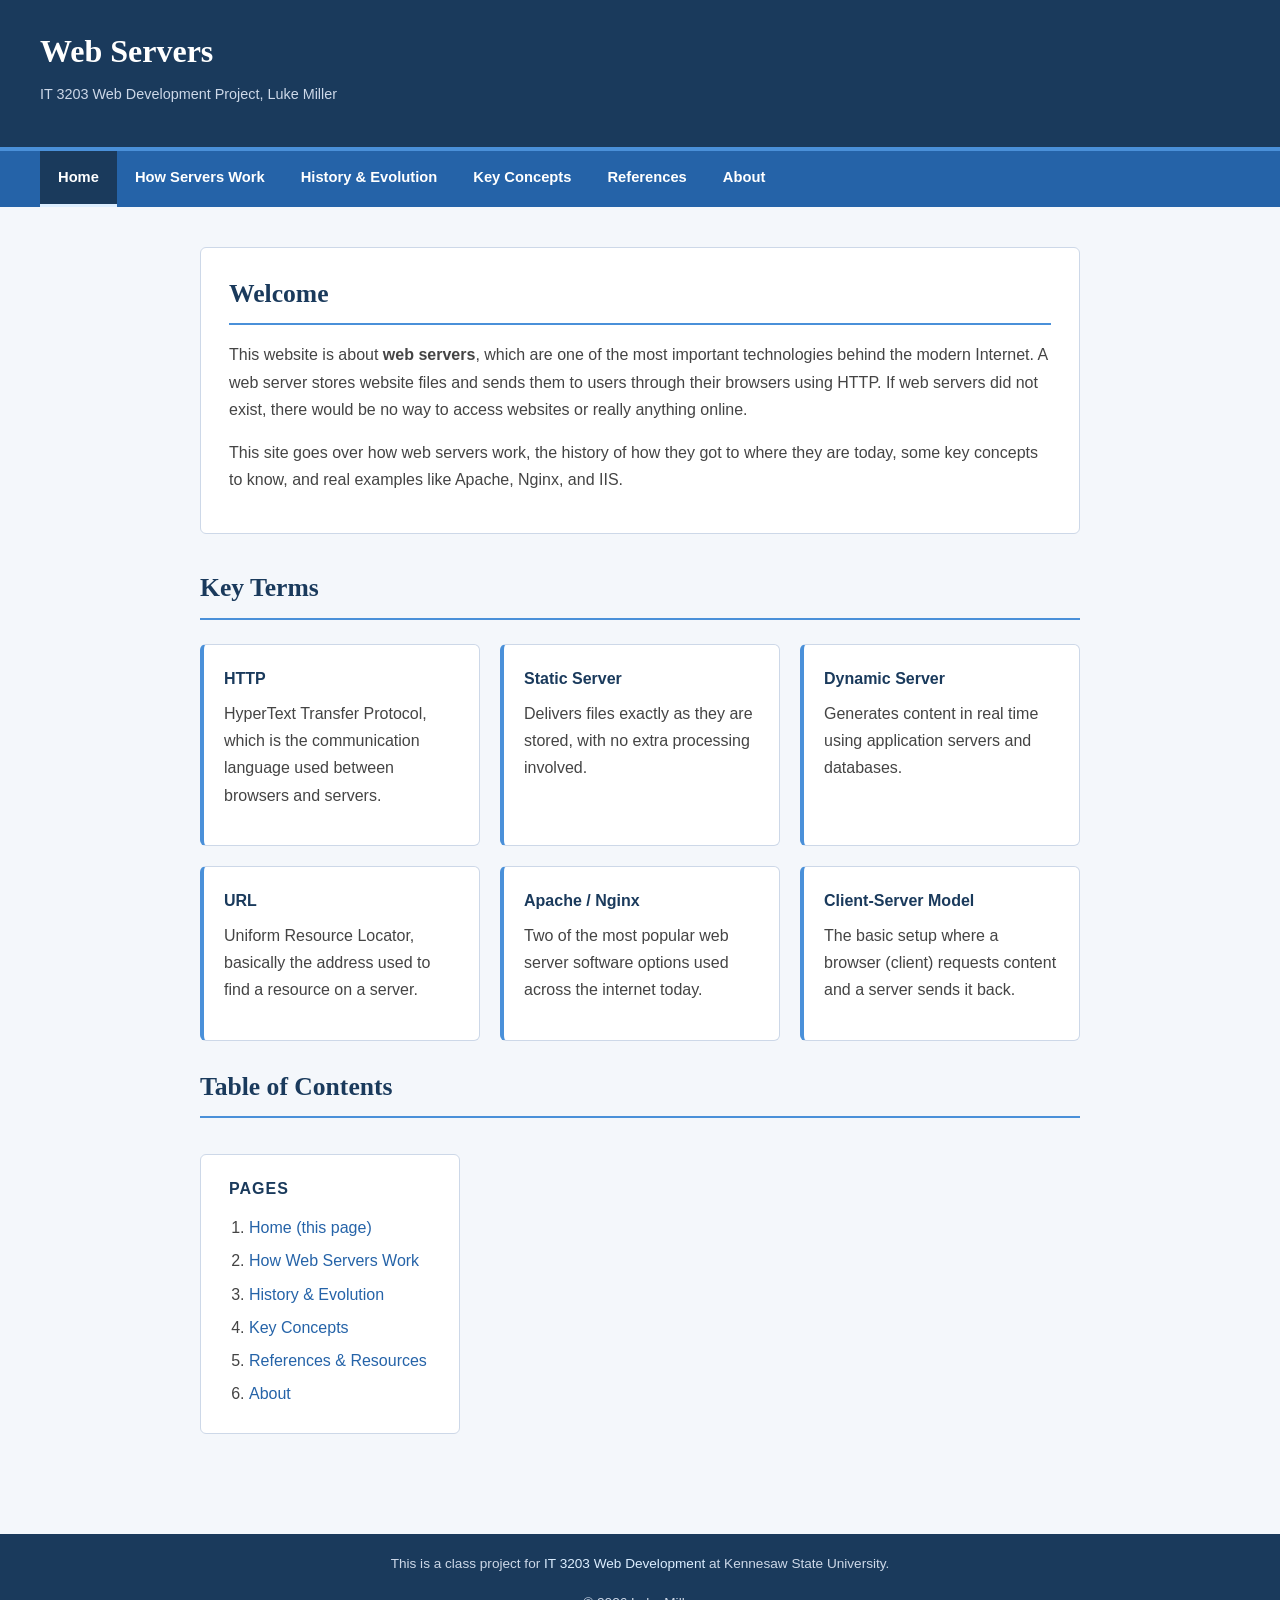
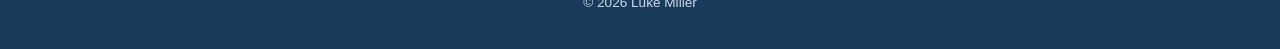
==== index.html @ 10218efb "Add files via upload" ====
<!DOCTYPE html>
<html lang="en">
<head>
    <meta charset="UTF-8">
    <meta name="viewport" content="width=device-width, initial-scale=1.0">
    <title>Web Servers - Home</title>
    <link rel="stylesheet" href="styles.css">
</head>
<body>

<div class="page-wrapper">

    <!-- header -->
    <header>
        <h1>Web Servers</h1>
        <p>IT 3203 Web Development Project, Luke Miller</p>
    </header>

    <!-- navigation -->
    <nav>
        <ul>
            <li><a href="index.html" class="active">Home</a></li>
            <li><a href="how-servers-work.html">How Servers Work</a></li>
            <li><a href="history.html">History &amp; Evolution</a></li>
            <li><a href="key-concepts.html">Key Concepts</a></li>
            <li><a href="references.html">References</a></li>
            <li><a href="about.html">About</a></li>
        </ul>
    </nav>

    <!-- main content -->
    <main>

        <div id="page-intro">
            <h2 class="section-title">Welcome</h2>
            <p>
                This website is about <strong>web servers</strong>, which are one of the most important
                technologies behind the modern Internet. A web server stores website files and sends
                them to users through their browsers using HTTP. If web servers did not exist, there
                would be no way to access websites or really anything online.
            </p>
            <p>
                This site goes over how web servers work, the history of how they got to where they are today,
                some key concepts to know, and real examples like Apache, Nginx, and IIS.
            </p>
        </div>

        <!-- key terms section -->
        <h2 class="section-title">Key Terms</h2>
        <div class="card-grid">
            <div class="card">
                <h3>HTTP</h3>
                <p>HyperText Transfer Protocol, which is the communication language used between browsers and servers.</p>
            </div>
            <div class="card">
                <h3>Static Server</h3>
                <p>Delivers files exactly as they are stored, with no extra processing involved.</p>
            </div>
            <div class="card">
                <h3>Dynamic Server</h3>
                <p>Generates content in real time using application servers and databases.</p>
            </div>
            <div class="card">
                <h3>URL</h3>
                <p>Uniform Resource Locator, basically the address used to find a resource on a server.</p>
            </div>
            <div class="card">
                <h3>Apache / Nginx</h3>
                <p>Two of the most popular web server software options used across the internet today.</p>
            </div>
            <div class="card">
                <h3>Client-Server Model</h3>
                <p>The basic setup where a browser (client) requests content and a server sends it back.</p>
            </div>
        </div>

        <!-- table of contents -->
        <h2 class="section-title">Table of Contents</h2>
        <div class="toc">
            <h3>Pages</h3>
            <ol>
                <li><a href="index.html">Home (this page)</a></li>
                <li><a href="how-servers-work.html">How Web Servers Work</a></li>
                <li><a href="history.html">History &amp; Evolution</a></li>
                <li><a href="key-concepts.html">Key Concepts</a></li>
                <li><a href="references.html">References &amp; Resources</a></li>
                <li><a href="about.html">About</a></li>
            </ol>
        </div>

    </main>

    <!-- footer - required class project note -->
    <footer>
        <p>This is a class project for <a href="https://ksuweb.github.io/IT3203/" target="_blank">IT 3203 Web Development</a> at Kennesaw State University.</p>
        <p style="margin-top: 6px;">&copy; 2026 Luke Miller</p>
    </footer>

</div>

</body>
</html>
---- styles.css ----
/* my css stylesheet for web servers project */
/* Luke Miller IT 3203 */

/* color variables */
:root {
    --blue-dark: #1a3a5c;
    --blue-mid: #2563a8;
    --blue-light: #4a90d9;
    --blue-pale: #dceeff;
    --white: #ffffff;
    --gray-light: #f4f7fb;
    --gray-mid: #cdd8e8;
    --gray-text: #444444;
}

/* reset */
* {
    margin: 0;
    padding: 0;
    box-sizing: border-box;
}

body {
    font-family: 'Trebuchet MS', sans-serif;
    font-size: 16px;
    color: #444444;
    background-color: #f4f7fb;
    line-height: 1.7;
}

/* grid layout for the page */
.page-wrapper {
    display: grid;
    grid-template-rows: auto auto 1fr auto;
    grid-template-areas:
        "header"
        "nav"
        "main"
        "footer";
    min-height: 100vh;
}

/* header styles */
header {
    grid-area: header;
    background-color: #1a3a5c;
    color: white;
    padding: 24px 40px;
    border-bottom: 4px solid #4a90d9;
}

header h1 {
    font-family: Georgia, serif;
    font-size: 2rem;
}

header p {
    font-size: 0.9rem;
    color: #cdd8e8;
    margin-top: 4px;
}

/* navigation - type selector */
nav {
    grid-area: nav;
    background-color: #2563a8;
}

nav ul {
    list-style: none;
    display: flex;
    flex-wrap: wrap;
    padding: 0 40px;
}

nav ul li a {
    display: block;
    padding: 14px 18px;
    color: white;
    text-decoration: none;
    font-size: 0.92rem;
    font-weight: bold;
    border-bottom: 3px solid transparent;
}

/* hover effect on nav links */
nav ul li a:hover {
    background-color: #1a3a5c;
    border-bottom: 3px solid #4a90d9;
}

nav ul li a.active {
    background-color: #1a3a5c;
    border-bottom: 3px solid #dceeff;
}

/* main content area */
main {
    grid-area: main;
    padding: 40px;
    max-width: 960px;
    width: 100%;
    margin: 0 auto;
}

/* class selector for section titles */
.section-title {
    font-family: Georgia, serif;
    font-size: 1.6rem;
    color: #1a3a5c;
    margin-bottom: 16px;
    padding-bottom: 8px;
    border-bottom: 2px solid #4a90d9;
}

.sub-title {
    font-family: Georgia, serif;
    font-size: 1.2rem;
    color: #2563a8;
    margin: 24px 0 10px 0;
}

p {
    margin-bottom: 16px;
}

/* card grid */
.card-grid {
    display: grid;
    grid-template-columns: repeat(auto-fit, minmax(220px, 1fr));
    gap: 20px;
    margin: 24px 0;
}

.card {
    background-color: white;
    border: 1px solid #cdd8e8;
    border-left: 4px solid #4a90d9;
    border-radius: 6px;
    padding: 20px;
}

.card h3 {
    color: #1a3a5c;
    font-size: 1rem;
    margin-bottom: 8px;
}

/* lists */
ul.content-list {
    margin: 12px 0 20px 24px;
}

ul.content-list li {
    margin-bottom: 8px;
}

ol.content-list {
    margin: 12px 0 20px 24px;
}

ol.content-list li {
    margin-bottom: 8px;
}

/* table styles */
table {
    width: 100%;
    border-collapse: collapse;
    margin: 20px 0;
    background-color: white;
}

th {
    background-color: #1a3a5c;
    color: white;
    padding: 12px 16px;
    text-align: left;
    font-size: 0.9rem;
}

td {
    padding: 10px 16px;
    border-bottom: 1px solid #cdd8e8;
    font-size: 0.92rem;
}

/* zebra stripes on table rows */
tr:nth-child(even) {
    background-color: #dceeff;
}

/* id selector for intro box */
#page-intro {
    background-color: white;
    border: 1px solid #cdd8e8;
    border-radius: 6px;
    padding: 24px 28px;
    margin-bottom: 32px;
}

/* table of contents box */
.toc {
    background-color: white;
    border: 1px solid #cdd8e8;
    border-radius: 6px;
    padding: 20px 28px;
    display: inline-block;
    min-width: 260px;
    margin: 20px 0;
}

.toc h3 {
    color: #1a3a5c;
    margin-bottom: 12px;
    font-size: 1rem;
    text-transform: uppercase;
    letter-spacing: 1px;
}

.toc ol {
    margin-left: 20px;
}

.toc ol li {
    margin-bottom: 6px;
}

/* link styles with hover */
a {
    color: #2563a8;
    text-decoration: none;
}

a:hover {
    color: #1a3a5c;
    text-decoration: underline;
}

/* key term boxes */
.key-term {
    background-color: white;
    border: 1px solid #cdd8e8;
    border-left: 4px solid #2563a8;
    border-radius: 4px;
    padding: 16px 20px;
    margin-bottom: 16px;
}

.key-term h3 {
    color: #1a3a5c;
    font-size: 1rem;
    margin-bottom: 6px;
}

/* reference boxes */
.reference-item {
    background-color: white;
    border: 1px solid #cdd8e8;
    border-radius: 4px;
    padding: 14px 18px;
    margin-bottom: 12px;
    font-size: 0.92rem;
}

.reference-item a {
    font-size: 0.85rem;
    display: block;
    margin-top: 4px;
}

/* about page grid layout */
.about-grid {
    display: grid;
    grid-template-columns: 1fr 2fr;
    gap: 32px;
}

/* skill badges on about page */
.skill-badge {
    display: inline-block;
    background-color: #dceeff;
    color: #1a3a5c;
    border: 1px solid #4a90d9;
    border-radius: 4px;
    padding: 4px 10px;
    font-size: 0.82rem;
    margin: 3px;
}

/* footer */
footer {
    grid-area: footer;
    background-color: #1a3a5c;
    color: #cdd8e8;
    text-align: center;
    padding: 18px 40px;
    font-size: 0.85rem;
    margin-top: 40px;
}

footer a {
    color: #dceeff;
}

footer a:hover {
    color: white;
}
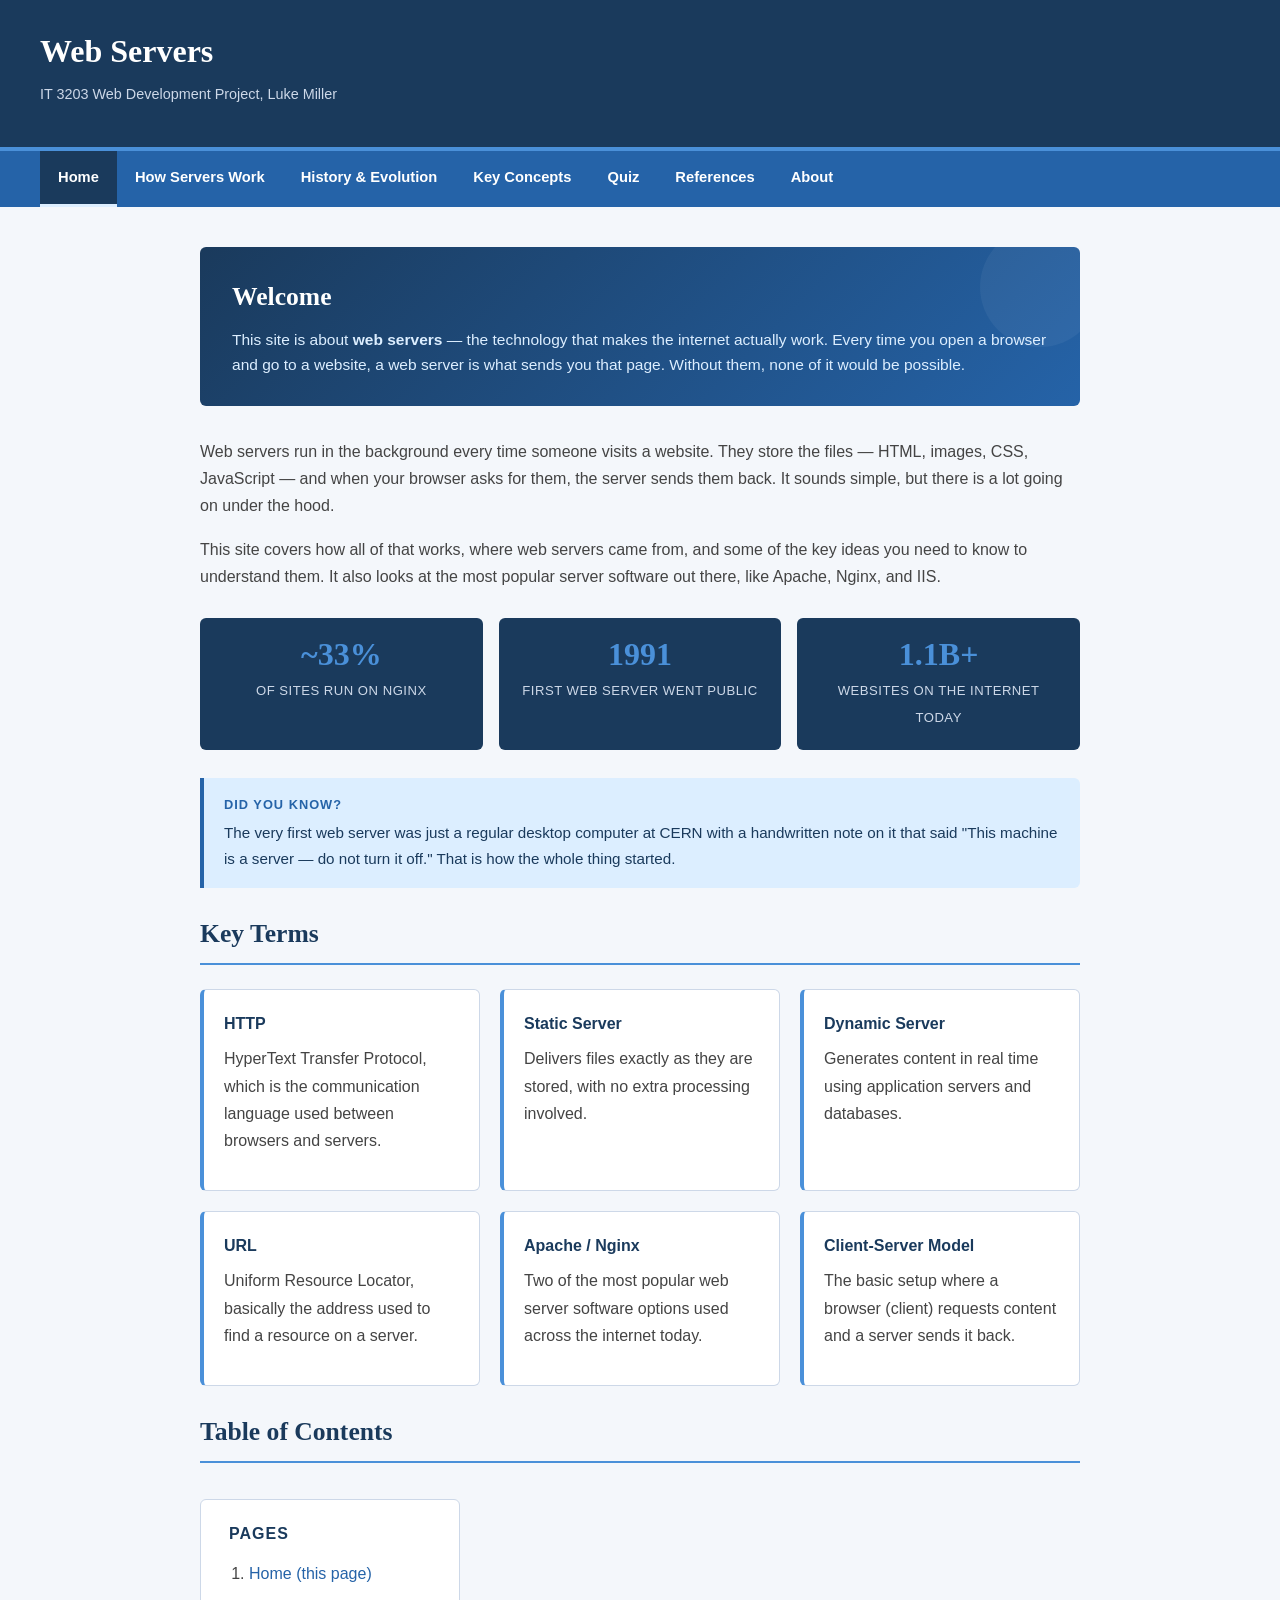
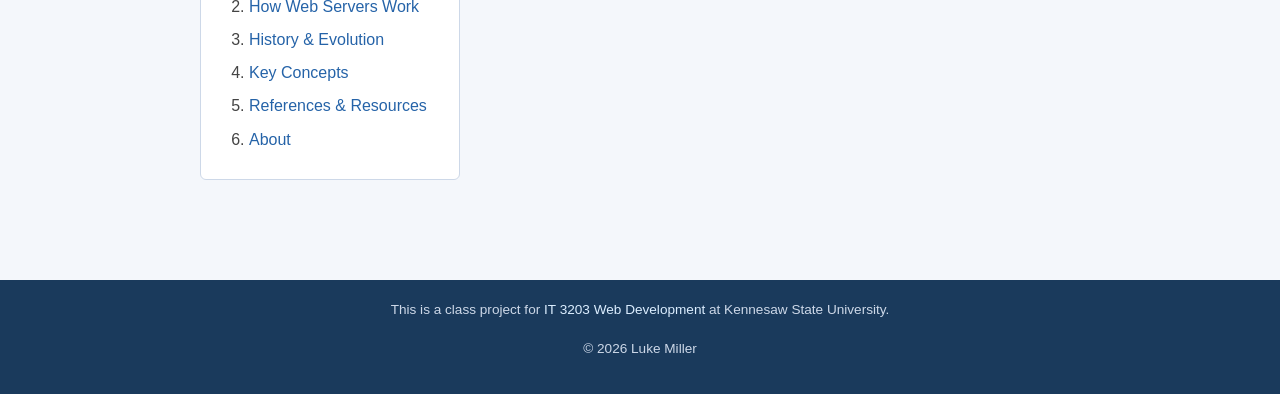
==== commit 37866a06: "Add files via upload" ====
--- a/index.html
+++ b/index.html
@@ -23,6 +23,7 @@
             <li><a href="how-servers-work.html">How Servers Work</a></li>
             <li><a href="history.html">History &amp; Evolution</a></li>
             <li><a href="key-concepts.html">Key Concepts</a></li>
+            <li><a href="quiz.html">Quiz</a></li>
             <li><a href="references.html">References</a></li>
             <li><a href="about.html">About</a></li>
         </ul>
@@ -31,18 +32,46 @@
     <!-- main content -->
     <main>
 
-        <div id="page-intro">
-            <h2 class="section-title">Welcome</h2>
+        <div class="page-hero">
+            <h2>Welcome</h2>
             <p>
-                This website is about <strong>web servers</strong>, which are one of the most important
-                technologies behind the modern Internet. A web server stores website files and sends
-                them to users through their browsers using HTTP. If web servers did not exist, there
-                would be no way to access websites or really anything online.
+                This site is about <strong>web servers</strong> — the technology that makes the internet
+                actually work. Every time you open a browser and go to a website, a web server is what
+                sends you that page. Without them, none of it would be possible.
             </p>
-            <p>
-                This site goes over how web servers work, the history of how they got to where they are today,
-                some key concepts to know, and real examples like Apache, Nginx, and IIS.
-            </p>
+        </div>
+
+        <p>
+            Web servers run in the background every time someone visits a website. They store the files —
+            HTML, images, CSS, JavaScript — and when your browser asks for them, the server sends them back.
+            It sounds simple, but there is a lot going on under the hood.
+        </p>
+        <p>
+            This site covers how all of that works, where web servers came from, and some of the key ideas
+            you need to know to understand them. It also looks at the most popular server software out there,
+            like Apache, Nginx, and IIS.
+        </p>
+
+        <!-- quick stats -->
+        <div class="stats-bar">
+            <div class="stat-card">
+                <span class="stat-number">~33%</span>
+                <span class="stat-label">of sites run on Nginx</span>
+            </div>
+            <div class="stat-card">
+                <span class="stat-number">1991</span>
+                <span class="stat-label">First web server went public</span>
+            </div>
+            <div class="stat-card">
+                <span class="stat-number">1.1B+</span>
+                <span class="stat-label">Websites on the internet today</span>
+            </div>
+        </div>
+
+        <div class="callout">
+            <strong>Did you know?</strong>
+            The very first web server was just a regular desktop computer at CERN with a handwritten note
+            on it that said "This machine is a server — do not turn it off." That is how the whole thing started.
         </div>
 
         <!-- key terms section -->
--- a/styles.css
+++ b/styles.css
@@ -306,3 +306,144 @@
 footer a:hover {
     color: white;
 }
+
+/* =============================================
+   MILESTONE 2 STYLE ADDITIONS
+   ============================================= */
+
+/* stats bar - row of 3 highlight numbers on home page */
+.stats-bar {
+    display: grid;
+    grid-template-columns: repeat(auto-fit, minmax(160px, 1fr));
+    gap: 16px;
+    margin: 28px 0;
+}
+
+.stat-card {
+    background-color: var(--blue-dark);
+    color: white;
+    border-radius: 6px;
+    padding: 20px 16px;
+    text-align: center;
+}
+
+.stat-card .stat-number {
+    font-family: Georgia, serif;
+    font-size: 2rem;
+    font-weight: bold;
+    color: var(--blue-light);
+    display: block;
+    line-height: 1;
+    margin-bottom: 6px;
+}
+
+.stat-card .stat-label {
+    font-size: 0.82rem;
+    color: var(--gray-mid);
+    text-transform: uppercase;
+    letter-spacing: 0.5px;
+}
+
+/* callout / did-you-know box */
+.callout {
+    background-color: var(--blue-pale);
+    border-left: 4px solid var(--blue-mid);
+    border-radius: 0 6px 6px 0;
+    padding: 16px 20px;
+    margin: 24px 0;
+    font-size: 0.95rem;
+    color: var(--blue-dark);
+}
+
+.callout strong {
+    display: block;
+    margin-bottom: 4px;
+    font-size: 0.8rem;
+    text-transform: uppercase;
+    letter-spacing: 1px;
+    color: var(--blue-mid);
+}
+
+/* warning / note callout variant */
+.callout.note {
+    background-color: #fffde7;
+    border-left-color: #f9a825;
+    color: #4a3900;
+}
+
+.callout.note strong {
+    color: #f9a825;
+}
+
+/* page hero accent strip under the intro box */
+.page-hero {
+    background: linear-gradient(135deg, var(--blue-dark) 0%, var(--blue-mid) 100%);
+    color: white;
+    border-radius: 6px;
+    padding: 28px 32px;
+    margin-bottom: 32px;
+    position: relative;
+    overflow: hidden;
+}
+
+.page-hero::after {
+    content: "";
+    position: absolute;
+    right: -20px;
+    top: -20px;
+    width: 120px;
+    height: 120px;
+    border-radius: 50%;
+    background-color: rgba(255,255,255,0.05);
+}
+
+.page-hero h2 {
+    font-family: Georgia, serif;
+    font-size: 1.6rem;
+    margin-bottom: 10px;
+    color: white;
+    border: none;
+    padding: 0;
+}
+
+.page-hero p {
+    color: var(--blue-pale);
+    margin-bottom: 0;
+    font-size: 0.97rem;
+    line-height: 1.6;
+}
+
+/* two column layout for concept pairs */
+.two-col {
+    display: grid;
+    grid-template-columns: 1fr 1fr;
+    gap: 20px;
+    margin: 20px 0;
+}
+
+@media (max-width: 640px) {
+    .two-col {
+        grid-template-columns: 1fr;
+    }
+    .about-grid {
+        grid-template-columns: 1fr;
+    }
+}
+
+/* method badge in HTTP methods table */
+.method-badge {
+    display: inline-block;
+    font-family: monospace;
+    font-size: 0.85rem;
+    font-weight: bold;
+    padding: 2px 8px;
+    border-radius: 3px;
+    background-color: var(--blue-dark);
+    color: white;
+}
+
+/* comparison table row highlight for server software */
+tr.highlight-row td {
+    font-weight: bold;
+    color: var(--blue-dark);
+}
